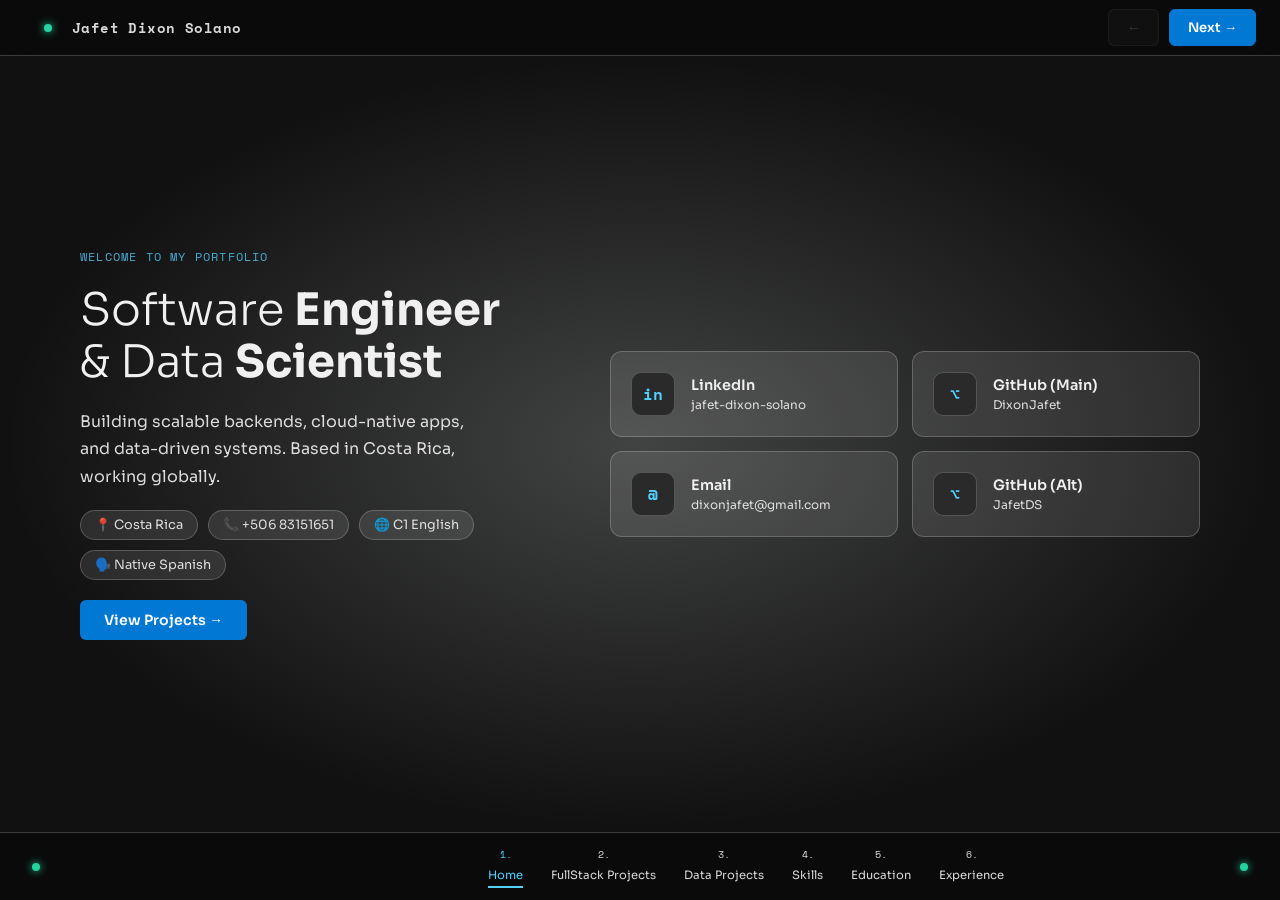
==== index.html @ c96cdfca "Update index.html" ====
<!doctype html>
<html lang="en">
  <head>
    <meta charset="UTF-8" />
    <meta name="viewport" content="width=device-width, initial-scale=1.0" />
    <link rel="stylesheet" href="./style.css">
    <link rel="preconnect" href="https://fonts.googleapis.com">
    <link href="https://fonts.googleapis.com/css2?family=Sora:wght@300;400;600;700&family=Space+Mono:wght@400;700&display=swap" rel="stylesheet">
    <title>Jafet Dixon Solano — Portfolio</title>
  </head>
  <body>

    <!-- SIDE MENU OVERLAY -->
    <div class="menu-overlay" id="menuOverlay" onclick="closeMenu()"></div>

    <!-- TOP BAR -->
    <header class="topbar">
      <div></div>
      <span class="brand-dot"></span>
      <div class="topbar-brand">Jafet Dixon Solano</div>
      <div class="nav-buttons">
        <button class="nav-btn" id="prevBtn" onclick="prevSlide()">←</button>
        <button class="nav-btn nav-btn--next" id="nextBtn" onclick="nextSlide()">Next →</button>
      </div>
    </header>

    <!-- SLIDES WRAPPER -->
    <div class="slides-wrapper" id="slidesWrapper">

      <!-- SLIDE 0: HERO -->
      <section class="slide slide--hero active" data-index="0">
        <div class="slide-left">
          <p class="slide-eyebrow">Welcome to my portfolio</p>
          <h1>Software <strong>Engineer</strong><br>& Data <strong>Scientist</strong></h1>
          <p class="slide-desc">Building scalable backends, cloud-native apps, and data-driven systems. Based in Costa Rica, working globally.</p>
          <div class="about-details">
            <div class="detail-pill">📍 Costa Rica</div>
            <div class="detail-pill">📞 +506 83151651</div>
            <div class="detail-pill">🌐 C1 English</div>
            <div class="detail-pill">🗣️ Native Spanish</div>
          </div>
          <div class="slide-actions">
            <button class="btn-primary" onclick="goToSlide(1)">View Projects →</button>
          </div>
        </div>
        <div class="slide-right contact-visual">
          <a href="https://www.linkedin.com/in/jafet-dixon-solano-733321174" rel="noopener noreferrer" target="_blank" class="contact-card">
            <span class="contact-card__icon">in</span>
            <div>
              <h3>LinkedIn</h3>
              <p>jafet-dixon-solano</p>
            </div>
          </a>
          <a href="https://github.com/DixonJafet" target="_blank" class="contact-card">
            <span class="contact-card__icon">⌥</span>
            <div>
              <h3>GitHub (Main)</h3>
              <p>DixonJafet</p>
            </div>
          </a>
          <a href="mailto:dixonjafet@gmail.com" class="contact-card">
            <span class="contact-card__icon">@</span>
            <div>
              <h3>Email</h3>
              <p>dixonjafet@gmail.com</p>
            </div>
          </a>
          <a href="https://github.com/JafetDS" target="_blank" class="contact-card">
            <span class="contact-card__icon">⌥</span>
            <div>
              <h3>GitHub (Alt)</h3>
              <p>JafetDS</p>
            </div>
          </a>
          
        </div>
      </section>

      <!-- SLIDE 1: ABOUT -->
      <section class="slide slide--about" data-index="1">
        <div class="slide-left">
          <p class="slide-eyebrow">What I've built</p>
          <h1>Projects for <strong>Software</strong> developer</h1>
          <p class="slide-desc">Live demo End-to-end projects where I demonstrate my skills in building <strong>Full-Stack</strong> applications using various <strong>Frontend</strong> and <strong>Backend</strong> technologies, including <strong>Cloud</strong> platforms and computing to deploy the projects. </p>
          
          <button class="btn-primary" onclick="goToSlide(2)">See my Data Projects →</button>
        </div>
                <div class="slide-right projects-grid">
          <div class="proj-card" onclick="openMenu('project_1')">
            <div class="proj-img">🚆</div>
            <div class="proj-info">
              <h3>TrainTickets</h3>
              <p>Train booking system created in AngularJS</p>
            </div>
          </div>
          <div class="proj-card" onclick="openMenu('project_2')">
            <div class="proj-img">🎓</div>
            <div class="proj-info">
              <h3>VirtualClassRoom</h3>
              <p>Google Classroom-style app on Azure</p>
            </div>
          </div>
          <div class="proj-card" onclick="openMenu('project_3')">
            <div class="proj-img">🤖</div>
            <div class="proj-info">
              <h3>DixonGPT</h3>
              <p>Mini LLM chat app — AWS + Docker</p>
            </div>
          </div>
          <a class="proj-card" href="https://github.com/DixonJafet/x8086ASMCalc" target="_blank">
            <div class="proj-img">🔢</div>
            <div class="proj-info">
              <h3>Assembly x8086</h3>
              <p>Basic Graphic Calculator <strong>(no live demo)</strong></p>
            </div>
          </a>
          <a class="proj-card" href="https://github.com/JafetDS/Proyecto1Datos2C" target="_blank">
            <div class="proj-img"><strong>C++</strong></div>
            <div class="proj-info">
              <h3>Mini Editor</h3>
              <p>For Visual memory variable alocation <strong>(no live demo)</strong></p>
            </div>
          </a>
        </div>
      </section>

      <!-- SLIDE 2: PROJECTS -->
      <section class="slide slide--projects" data-index="2">
        <div class="slide-left">
          <p class="slide-eyebrow">What I've built with Data</p>
          <h1>Explore <strong>latest</strong><br>projects</h1>
          <p class="slide-desc">Live demo of <strong>ELT/ETL</strong>
              projects, also <strong>data dashboard</strong>,
              <strong>data pipelines</strong> and <strong>cloud-deployed systems</strong> using different Platforms and Technologies.
          </p>
          <div class="slide-actions">
            <button class="btn-primary" onclick="goToSlide(3)">View Skills →</button>
          </div>
        </div>
        <div class="slide-right projects-grid">
          <div class="proj-card" onclick="openMenu('project_4')" >
            <div class="proj-img">🗳️</div>
            <div class="proj-info">
              <h3>CR Elections</h3>
              <p>ELT Pipeline + Tableau Dashboard</p>
            </div>
          </div>
          <div class="proj-card" onclick="openMenu('project_5')" >
            <div class="proj-img">✈️</div>
            <div class="proj-info">
              <h3>Flight Delay Prediction</h3>
              <p>DataBricks + Spark ML Model</p>
            </div>
          </div>
          <div class="proj-card" onclick="openMenu('project_6')">
            <div class="proj-img">📈</div>
            <div class="proj-info">
              <h3>Data Dashboards</h3>
              <p>Power BI</p>
            </div>
          </div>
          <div class="proj-card" onclick="openMenu('project_7')">
            <div class="proj-img">PY</div>
            <div class="proj-info">
              <h3>Data Science Projects</h3>
              <p>PySpark · Pandas · Matplotlib</p>
            </div>
          </div>
        </div>
      </section>

      <!-- SLIDE 3: SKILLS -->
      <section class="slide slide--skills" data-index="3">
        <div class="slide-left">
          <p class="slide-eyebrow">What I know</p>
          <h1>Technical <strong>skills</strong><br>&amp; tools</h1>
          <p class="slide-desc">A broad stack covering backend engineering, cloud infrastructure, data science pipelines, and modern frontend development.</p>
          <button class="btn-primary" onclick="goToSlide(4)">Education →</button>
        </div>
        <div class="slide-right skills-grid">
          
          
          <div class="skill-block">
            <h4>Data Science</h4>
            <div class="skill-tags">
              <span>PowerBI</span><span>Spark</span><span>Airflow</span>
              <span>Pandas</span><span>Tableau</span><span>Snowflake</span>
            </div>
          </div>
          <div class="skill-block">
            <h4>Databases</h4>
            <div class="skill-tags">
              <span>MySQL</span><span>PostgreSQL</span><span>MongoDB</span>
              <span>Redis</span><span>SQL Server</span>
            </div>
          </div>
          <div class="skill-block">
            <h4>Cloud &amp; DevOps</h4>
            <div class="skill-tags">
              <span>AWS Lambda</span><span>EC2</span><span>S3</span>
              <span>Azure</span><span>Docker</span><span>Kubernetes</span>
            </div>
          </div>
          <div class="skill-block">
            <h4>Programming</h4>
            <div class="skill-tags">
              <span>Java</span><span>C#</span><span>Python</span>
              <span>JavaScript</span><span>C/C++</span><span>Assembly</span>
            </div>
          </div>
          <div class="skill-block">
            <h4>Frameworks</h4>
            <div class="skill-tags">
              <span>.NET MVC</span><span>Node.js</span><span>React</span>
              <span>Angular</span><span>SpringBoot</span>
            </div>
          </div>
        </div>
      </section>

      <!-- SLIDE 4: EDUCATION -->
      <section class="slide slide--education" data-index="4">
        <div class="slide-left">
          <p class="slide-eyebrow">My background</p>
          <h1>Education &amp;<br><strong>certifications</strong></h1>
          <p class="slide-desc">Formal engineering training combined with industry-recognized certifications in data science, cloud computing, and analytics.</p>
          <button class="btn-primary" onclick="goToSlide(5)">Experience →</button>
        </div>
        <div class="slide-right edu-list">
          <div class="edu-item">
            <div class="edu-icon">🏛️</div>
            <div>
              <h3>Costa Rica Institute of Technology (TEC)</h3>
              <p>Computer Engineering</p>
            </div>
          </div>
          <div class="edu-item">
            <div class="edu-icon">🏫</div>
            <div>
              <h3>Professional Technical High School of Limón</h3>
              <p>IT Technician in Support</p>
            </div>
          </div>
          <div class="edu-item">
            <div class="edu-icon">🏅</div>
            <div>
              <h3>Applied Data Science with Python L2</h3>
              <p><a href="https://www.credly.com/badges/66339399-ebc0-4687-a390-e7b71b96f4f6/" target="_blank">IBM — Credly Badge ↗</a></p>
            </div>
          </div>
          <div class="edu-item">
            <div class="edu-icon">☁️</div>
            <div>
              <h3>Machine Learning Pipelines with Azure ML Studio</h3>
              <p><a href="https://www.coursera.org/account/accomplishments/verify/11PE1P014WKR" target="_blank">Azure · Coursera ↗</a></p>
            </div>
          </div>
          <div class="edu-item">
            <div class="edu-icon">📊</div>
            <div>
              <h3>Google Data Analytics Professional Certificate</h3>
              <p><a href="https://www.coursera.org/account/accomplishments/verify/MK6NUW9AVXQH" target="_blank">Google · Coursera ↗</a></p>
            </div>
          </div>
        </div>
      </section>

      <!-- SLIDE 5: CONTACT -->
      <section class="slide slide--contact" data-index="5">
        <div class="slide-left">
          <p class="slide-eyebrow">Where I've been</p>
          <h1>My <strong>laboral</strong><br> <strong>experience</strong> </h1>
          <p class="slide-desc">Places where I have contributed using my knowledge and also acquired new skills. Now I'm open to new opportunities, colaborations, and interesting projects.</p>

        </div>
        <div class="slide-right about-visual">
          <div class="about-card">
            <div class="about-card__icon">💻</div>
            <h3>Amazon IT Support</h3>
            <p>Experience Solving IT problems, and creatings reports of KPIs</p>
          </div>
          <div class="about-card cert-row">
            <div class="about-card__icon">🏥</div>
            <h3>CCSS - Dr. Tony Facio Castro Hospital</h3>
            <p>Experience in Data Management and DB maintenance</p>
          </div>
        </div>
      </section>

    </div><!-- end slides-wrapper -->

        <!-- SIDE NAVIGATION MENU -->
    <nav class="side-menu" id="sideMenu">
      <button class="menu-close" onclick="closeMenu()">✕</button>
      <div class= "projects"><!-- Here are the Projects--------------------- -->
    <div class="content" id = "project_3">
          <div class="left">          <!-- LEFT: Text -->
              <div class="tag"><span class="tag-dot"></span> Live project</div>
              <h1 class="title">
              Chat with <strong>your own</strong><br>AI assistant
              </h1>
              <p class="desc">
              DixonGPT is a lightweight conversational AI powered by a custom Mini LLM model stored in 
              <strong>AWS S3</strong>,
              containerized with <strong>Docker</strong> using <strong>ECR</strong> 
              and deployed on <strong>EC2</strong> using <strong>Python</strong> for API. 
              The interface is developed in <strong>AngularJS</strong> .
              </p>
              <div style="display:flex;gap:14px;flex-wrap:wrap;align-items:center">
              <!-- Primary CTA — link to Live Demo -->
              <a class="cta" href="https://dixon-gpt.vercel.app" target="_blank">
              <div class="cta-icon"></div>
              Try it now
              </a>
              <!-- GitHub link -->
              <a class="secondary-link" href="https://github.com/DixonJafet/DixonGPT" target="_blank">
              <svg width="24" height="24" viewBox="0 0 24 24" fill="currentColor">
                  <path d="M12 2C6.477 2 2 6.477 2 12c0 4.418 2.865 8.166 6.839 9.489.5.092.682-.217.682-.482 0-.237-.009-.868-.013-1.703-2.782.605-3.369-1.34-3.369-1.34-.454-1.154-1.11-1.462-1.11-1.462-.908-.62.069-.608.069-.608 1.003.07 1.531 1.03 1.531 1.03.892 1.529 2.341 1.087 2.91.832.092-.647.35-1.088.636-1.338-2.22-.253-4.555-1.11-4.555-4.943 0-1.091.39-1.984 1.029-2.683-.103-.253-.446-1.27.098-2.647 0 0 .84-.269 2.75 1.025A9.578 9.578 0 0 1 12 6.836a9.59 9.59 0 0 1 2.504.337c1.909-1.294 2.747-1.025 2.747-1.025.546 1.377.203 2.394.1 2.647.64.699 1.028 1.592 1.028 2.683 0 3.842-2.339 4.687-4.566 4.935.359.309.678.919.678 1.852 0 1.336-.012 2.415-.012 2.741 0 .267.18.578.688.48C19.138 20.163 22 16.418 22 12c0-5.523-4.477-10-10-10z"/>
              </svg>
              View GitHub
              </a>
              </div>
          </div>
          <div class="right">          <!-- RIGHT: Project Image -->
            <iframe 
                class= "project-vid"
                src="https://www.youtube-nocookie.com/embed/MvdE25l-mGc?si=uqi_4Mbqkk80FHet" 
                title="YouTube video player" 
                frameborder="0" 
                allow="accelerometer; autoplay; clipboard-write; encrypted-media; gyroscope; picture-in-picture; web-share" 
                referrerpolicy="strict-origin-when-cross-origin" 
            allowfullscreen></iframe>
          </div>
    </div><!-- /content -->
      <div class="content" id = "project_1"><!-- /PROJECT_2 -->
          <div class="left">          <!-- LEFT: Text -->
              <div class="tag"><span class="tag-dot"></span> Live project</div>
              <h1 class="title">
              Buy now <strong>your tickets</strong><br>Online
              </h1>
              <p class="desc">
              A Mobile first design proposal website platform to buy train tickets based in CR routes, 
              The API was created using <strong>JAVA</strong> / <strong>SpringBoot</strong> framework.
              The interface was developed in <strong>AngularJS</strong>,
              Data is Hosted in  <strong>MongoDB</strong> database.
              </p>
              <div style="display:flex;gap:14px;flex-wrap:wrap;align-items:center">
              <!-- Primary CTA — link to Live Demo -->
              <a class="cta" href="https://train-ticket-cr.up.railway.app/route-selection" target="_blank">
              <div class="cta-icon"></div>
              Try it now
              </a>
              <!-- GitHub link -->
              <a class="secondary-link" href="https://github.com/DixonJafet/Train_CRdigital" target="_blank">
              <svg width="24" height="24" viewBox="0 0 24 24" fill="currentColor">
                  <path d="M12 2C6.477 2 2 6.477 2 12c0 4.418 2.865 8.166 6.839 9.489.5.092.682-.217.682-.482 0-.237-.009-.868-.013-1.703-2.782.605-3.369-1.34-3.369-1.34-.454-1.154-1.11-1.462-1.11-1.462-.908-.62.069-.608.069-.608 1.003.07 1.531 1.03 1.531 1.03.892 1.529 2.341 1.087 2.91.832.092-.647.35-1.088.636-1.338-2.22-.253-4.555-1.11-4.555-4.943 0-1.091.39-1.984 1.029-2.683-.103-.253-.446-1.27.098-2.647 0 0 .84-.269 2.75 1.025A9.578 9.578 0 0 1 12 6.836a9.59 9.59 0 0 1 2.504.337c1.909-1.294 2.747-1.025 2.747-1.025.546 1.377.203 2.394.1 2.647.64.699 1.028 1.592 1.028 2.683 0 3.842-2.339 4.687-4.566 4.935.359.309.678.919.678 1.852 0 1.336-.012 2.415-.012 2.741 0 .267.18.578.688.48C19.138 20.163 22 16.418 22 12c0-5.523-4.477-10-10-10z"/>
              </svg>
              View GitHub
              </a>
              </div>
          </div>
          <div class="right">          <!-- RIGHT: Project Image -->
            <iframe 
                class= "project-webmo"
                src="https://train-ticket-cr.up.railway.app/route-selection" 
                style="border: none;">
            </iframe>
          </div>
      </div><!-- /content -->
      <div class="content" id = "project_2"><!-- /PROJECT_3 -->
          <div class="left">          <!-- LEFT: Text -->
              <div class="tag"><span class="tag-dot"></span> Live project</div>
              <h1 class="title">
              Buy now <strong>your tickets</strong><br>Online
              </h1>
              <p class="desc">
              Website platform like google classroom for professors, 
              The API was created using <strong>C#</strong> / <strong>.NET</strong> framework.
              The interface was developed in <strong>ReactJS</strong>,
              Data is Hosted in  <strong>SQLServer</strong> database, All the services are placed in <strong>Azure Cloud Services</strong>.
              <strong>JWT</strong> for Login.
              </p>
              <div style="display:flex;gap:14px;flex-wrap:wrap;align-items:center">
              <!-- Primary CTA — link to Live Demo -->
              <a class="cta" href="https://virtual-class-room-peach.vercel.app" target="_blank">
              <div class="cta-icon"></div>
              Try it now
              </a>
              <!-- GitHub link -->
              <a class="secondary-link" href="https://github.com/DixonJafet/VirtualClassRoom" target="_blank">
              <svg width="24" height="24" viewBox="0 0 24 24" fill="currentColor">
                  <path d="M12 2C6.477 2 2 6.477 2 12c0 4.418 2.865 8.166 6.839 9.489.5.092.682-.217.682-.482 0-.237-.009-.868-.013-1.703-2.782.605-3.369-1.34-3.369-1.34-.454-1.154-1.11-1.462-1.11-1.462-.908-.62.069-.608.069-.608 1.003.07 1.531 1.03 1.531 1.03.892 1.529 2.341 1.087 2.91.832.092-.647.35-1.088.636-1.338-2.22-.253-4.555-1.11-4.555-4.943 0-1.091.39-1.984 1.029-2.683-.103-.253-.446-1.27.098-2.647 0 0 .84-.269 2.75 1.025A9.578 9.578 0 0 1 12 6.836a9.59 9.59 0 0 1 2.504.337c1.909-1.294 2.747-1.025 2.747-1.025.546 1.377.203 2.394.1 2.647.64.699 1.028 1.592 1.028 2.683 0 3.842-2.339 4.687-4.566 4.935.359.309.678.919.678 1.852 0 1.336-.012 2.415-.012 2.741 0 .267.18.578.688.48C19.138 20.163 22 16.418 22 12c0-5.523-4.477-10-10-10z"/>
              </svg>
              View GitHub
              </a>
              </div>
          </div>
          <div class="right">          <!-- RIGHT: Project Image -->
            <iframe 
                class= "project-vid"
                src="https://virtual-class-room-peach.vercel.app" >
            </iframe>
          </div>
      </div><!-- /content -->
      <div class="content" id = "project_4"><!-- /PROJECT_4 -->
          <div class="left">          <!-- LEFT: Text -->
              <div class="tag"><span class="tag-dot"></span> Live project</div>
              <h1 class="title">
              The History of <strong>CR Democracy</strong><br>in graphics
              </h1>
              <p class="desc">
                <strong>ELT</strong> project for Costa Rica’s political elections 1986-2026,
                using <strong>CSV</strong> files from TSE and stored in <strong>S3</strong>.
                Data is ingested into <strong>Snowflake</strong> Warehouse, where <strong>DBT</strong>
                is used to transform and model the data. Analytical dashboards are built in
                <strong>Tableau</strong>, the pipeline is orchestrated with <strong>Airflow</strong>.

              </p>
              <div style="display:flex;gap:14px;flex-wrap:wrap;align-items:center">
              <!-- Primary CTA — link to Live Demo -->
              <a class="cta" href="https://public.tableau.com/views/Elections_17708764490170/AnlisisHistricoEleccionesPresidencialesenCostaRica1986-2026" target="_blank">
              <div class="cta-icon"></div>
              Try it now
              </a>
              <!-- GitHub link -->
              <a class="secondary-link" href="https://github.com/DixonJafet/Elections_ELT_Project" target="_blank">
              <svg width="24" height="24" viewBox="0 0 24 24" fill="currentColor">
                  <path d="M12 2C6.477 2 2 6.477 2 12c0 4.418 2.865 8.166 6.839 9.489.5.092.682-.217.682-.482 0-.237-.009-.868-.013-1.703-2.782.605-3.369-1.34-3.369-1.34-.454-1.154-1.11-1.462-1.11-1.462-.908-.62.069-.608.069-.608 1.003.07 1.531 1.03 1.531 1.03.892 1.529 2.341 1.087 2.91.832.092-.647.35-1.088.636-1.338-2.22-.253-4.555-1.11-4.555-4.943 0-1.091.39-1.984 1.029-2.683-.103-.253-.446-1.27.098-2.647 0 0 .84-.269 2.75 1.025A9.578 9.578 0 0 1 12 6.836a9.59 9.59 0 0 1 2.504.337c1.909-1.294 2.747-1.025 2.747-1.025.546 1.377.203 2.394.1 2.647.64.699 1.028 1.592 1.028 2.683 0 3.842-2.339 4.687-4.566 4.935.359.309.678.919.678 1.852 0 1.336-.012 2.415-.012 2.741 0 .267.18.578.688.48C19.138 20.163 22 16.418 22 12c0-5.523-4.477-10-10-10z"/>
              </svg>
              View GitHub
              </a>
              </div>
          </div>
          <div class="right">          <!-- RIGHT: Project Image -->

          <div class="carousel carousel--scroll-buttons carousel--scroll-markers">
            <div class="carousel__slide" data-label="Slide 1">
              <iframe 
                  class= "project-vid"
                  src="https://www.youtube.com/embed/wEnZ9-dnWtU?si=l-JEAmIrQSbEAapY" 
                  title="YouTube video player" 
                  frameborder="0" 
                  allow="accelerometer; autoplay; clipboard-write; encrypted-media; gyroscope; picture-in-picture; web-share" 
                  referrerpolicy="strict-origin-when-cross-origin" 
              allowfullscreen>
              </iframe>
            </div>

            <div class="carousel__slide" data-label="Slide 2">
              <iframe 
                  width="1000"
                  height="504"
                  class= "project-vid"
                  src="https:&#47;&#47;public.tableau.com&#47;static&#47;images&#47;El&#47;Elections_17708764490170&#47;AnlisisHistricoEleccionesPresidencialesenCostaRica1986-2026&#47;1_rss.png"    
                  style="border: none;">
              </iframe>
            </div>
          </div>
      </div>
      </div>
      <div class="content" id = "project_5"><!-- /PROJECT_5 -->
          <div class="left">          <!-- LEFT: Text -->
              <div class="tag"><span class="tag-dot"></span> Live project</div>
              <h1 class="title">
              Flight delay <strong>Predictions</strong><br>from Costa Rica
              </h1>
              <p class="desc">
                  <strong>Pipeline</strong> pipeline project, built on <strong>Databricks</strong>. Ingests and transforms data using
                  <strong>PySpark</strong>, <strong>SQL</strong>, and <strong>Delta Lake</strong>, while workflows are orchestrated with
                  <strong>Databricks Workflows</strong>.The processed data and the accuracy of the predictions are displayed on a
                  <strong>Power BI</strong> dashboard.


              </p>
              <div style="display:flex;gap:14px;flex-wrap:wrap;align-items:center">
              <!-- Primary CTA — link to Live Demo -->
              <a class="cta" href="https://app.powerbi.com/view?r=eyJrIjoiNTliODAzODEtOTJhYS00ZmIyLTg0ODAtMWYzYTRlNDM4MWE0IiwidCI6IjRhYmVmM2RjLWU2OTItNGRjOC05MmViLTkxNGExZjdjMmIyMSIsImMiOjZ9" target="_blank">
              <div class="cta-icon"></div>
              Try it now
              </a>
              <!-- GitHub link -->
              <a class="secondary-link" href="https://github.com/DixonJafet/Flights_Predictions" target="_blank">
              <svg width="24" height="24" viewBox="0 0 24 24" fill="currentColor">
                  <path d="M12 2C6.477 2 2 6.477 2 12c0 4.418 2.865 8.166 6.839 9.489.5.092.682-.217.682-.482 0-.237-.009-.868-.013-1.703-2.782.605-3.369-1.34-3.369-1.34-.454-1.154-1.11-1.462-1.11-1.462-.908-.62.069-.608.069-.608 1.003.07 1.531 1.03 1.531 1.03.892 1.529 2.341 1.087 2.91.832.092-.647.35-1.088.636-1.338-2.22-.253-4.555-1.11-4.555-4.943 0-1.091.39-1.984 1.029-2.683-.103-.253-.446-1.27.098-2.647 0 0 .84-.269 2.75 1.025A9.578 9.578 0 0 1 12 6.836a9.59 9.59 0 0 1 2.504.337c1.909-1.294 2.747-1.025 2.747-1.025.546 1.377.203 2.394.1 2.647.64.699 1.028 1.592 1.028 2.683 0 3.842-2.339 4.687-4.566 4.935.359.309.678.919.678 1.852 0 1.336-.012 2.415-.012 2.741 0 .267.18.578.688.48C19.138 20.163 22 16.418 22 12c0-5.523-4.477-10-10-10z"/>
              </svg>
              View GitHub
              </a>
              </div>
          </div>
          <div class="right">          <!-- RIGHT: Project Image -->
            <iframe 
              title="Flight_project" 
              class = "project-vid" 
              src="https://app.powerbi.com/view?r=eyJrIjoiNTliODAzODEtOTJhYS00ZmIyLTg0ODAtMWYzYTRlNDM4MWE0IiwidCI6IjRhYmVmM2RjLWU2OTItNGRjOC05MmViLTkxNGExZjdjMmIyMSIsImMiOjZ9" 
              frameborder="0" allowFullScreen="true">
            </iframe>
            
          </div>
      </div><!-- /content -->
            <div class="content" id = "project_6"><!-- /PROJECT_6 -->
          <div class="left">          <!-- LEFT: Text -->
              <div class="tag"><span class="tag-dot"></span> Live project</div>
              <h1 class="title">
              <strong>PowerBI</strong><br> Dashboards
              </h1>
              <p class="desc">
                  Analytical dashboards built with <strong>Power BI</strong>
              </p>
              <div style="display:flex;gap:14px;flex-wrap:wrap;align-items:center">

              <!-- GitHub link -->
              <a class="secondary-link" href="https://github.com/DixonJafet/BI_projects" target="_blank">
              <svg width="24" height="24" viewBox="0 0 24 24" fill="currentColor">
                  <path d="M12 2C6.477 2 2 6.477 2 12c0 4.418 2.865 8.166 6.839 9.489.5.092.682-.217.682-.482 0-.237-.009-.868-.013-1.703-2.782.605-3.369-1.34-3.369-1.34-.454-1.154-1.11-1.462-1.11-1.462-.908-.62.069-.608.069-.608 1.003.07 1.531 1.03 1.531 1.03.892 1.529 2.341 1.087 2.91.832.092-.647.35-1.088.636-1.338-2.22-.253-4.555-1.11-4.555-4.943 0-1.091.39-1.984 1.029-2.683-.103-.253-.446-1.27.098-2.647 0 0 .84-.269 2.75 1.025A9.578 9.578 0 0 1 12 6.836a9.59 9.59 0 0 1 2.504.337c1.909-1.294 2.747-1.025 2.747-1.025.546 1.377.203 2.394.1 2.647.64.699 1.028 1.592 1.028 2.683 0 3.842-2.339 4.687-4.566 4.935.359.309.678.919.678 1.852 0 1.336-.012 2.415-.012 2.741 0 .267.18.578.688.48C19.138 20.163 22 16.418 22 12c0-5.523-4.477-10-10-10z"/>
              </svg>
              View GitHub
              </a>
              </div>
          </div>
          <div class="right">          <!-- RIGHT: Project Image -->

            <div class="carousel carousel--scroll-buttons carousel--scroll-markers">
              <div class="carousel__slide" data-label="Slide 1">
                <iframe title="World_Population" 
                  class = "project-dsh"
                  src="https://app.powerbi.com/view?r=eyJrIjoiMDA0NjFhNjAtNTE0Mi00NTBiLWI0Y2ItNjQ2NDMyMTQyYTQ0IiwidCI6IjRhYmVmM2RjLWU2OTItNGRjOC05MmViLTkxNGExZjdjMmIyMSIsImMiOjZ9" 
                  frameborder="0" 
                  allowFullScreen="true">
                </iframe>                
              </div>
              <div class="carousel__slide" data-label="Slide 2">
                <iframe title="World_Bicycles_Sales" 
                  class="project-dsh"
                  src="https://app.powerbi.com/view?r=eyJrIjoiYjZhZmQ0MGQtMDU4MC00NDQ4LWE1MWEtMDlkYWE5NDcyODg2IiwidCI6IjRhYmVmM2RjLWU2OTItNGRjOC05MmViLTkxNGExZjdjMmIyMSIsImMiOjZ9" 
                  frameborder="0" 
                  allowFullScreen="true">
                </iframe>
              </div>
              <div class="carousel__slide" data-label="Slide 3">
                <iframe title="Product_Control" 
                  class="project-dsh"
                  src="https://app.powerbi.com/view?r=eyJrIjoiNTgyYmUwMTEtNmJlNS00NzA5LWJjMmMtMzQzMjI2Mjc1NDExIiwidCI6IjRhYmVmM2RjLWU2OTItNGRjOC05MmViLTkxNGExZjdjMmIyMSIsImMiOjZ9&pageName=ReportSectionab2aa203a10b0183d6a6" 
                  frameborder="0" 
                  allowFullScreen="true">
                </iframe>
              </div>
            <div>
          </div>
      </div><!-- /content -->
      <div class="content" id = "project_7"><!-- /PROJECT_3 -->
          <div class="left">          <!-- LEFT: Text -->
              <div class="tag"><span class="tag-dot"></span> Live project</div>
              <h1 class="title">
              Python <strong>Data Analisys</strong><br>Projects
              </h1>
              <p class="desc">
                Repository of data analysis projects using <strong>Spark</strong> and <strong>Pandas</strong>,
                pipelines built with <strong>Airflow</strong>, and visualizations created using <strong>Matplotlib</strong>.

              </p>
              <div style="display:flex;gap:14px;flex-wrap:wrap;align-items:center">

              <!-- GitHub link -->
              <a class="secondary-link" href="https://github.com/DixonJafet/DataAnalysis" target="_blank">
              <svg width="24" height="24" viewBox="0 0 24 24" fill="currentColor">
                  <path d="M12 2C6.477 2 2 6.477 2 12c0 4.418 2.865 8.166 6.839 9.489.5.092.682-.217.682-.482 0-.237-.009-.868-.013-1.703-2.782.605-3.369-1.34-3.369-1.34-.454-1.154-1.11-1.462-1.11-1.462-.908-.62.069-.608.069-.608 1.003.07 1.531 1.03 1.531 1.03.892 1.529 2.341 1.087 2.91.832.092-.647.35-1.088.636-1.338-2.22-.253-4.555-1.11-4.555-4.943 0-1.091.39-1.984 1.029-2.683-.103-.253-.446-1.27.098-2.647 0 0 .84-.269 2.75 1.025A9.578 9.578 0 0 1 12 6.836a9.59 9.59 0 0 1 2.504.337c1.909-1.294 2.747-1.025 2.747-1.025.546 1.377.203 2.394.1 2.647.64.699 1.028 1.592 1.028 2.683 0 3.842-2.339 4.687-4.566 4.935.359.309.678.919.678 1.852 0 1.336-.012 2.415-.012 2.741 0 .267.18.578.688.48C19.138 20.163 22 16.418 22 12c0-5.523-4.477-10-10-10z"/>
              </svg>
              View GitHub
              </a>
              </div>
          </div>
          <div class="right">          <!-- RIGHT: Project Image -->
            <!--<img src="Pyt.png" class= "project-img" />-->
          </div>
      </div><!-- /content -->
    </div><!-- /Projects -->
    </nav>
    <!-- BOTTOM BAR -->
    <footer class="bottombar">
      <div class="bottombar-brand">
        <span class="brand-dot"></span>
      </div>
      <nav class="progress-nav" id="progressNav"></nav>
      <span class="brand-dot"></span>
    </footer>
    <script src="script.js"></script>
  </body>
</html>
---- style.css ----
/* ===========================
   RESET & ROOT
=========================== */
*, *::before, *::after {
  margin: 0; padding: 0; box-sizing: border-box;
}

:root {
  --bg: #111111;
  --bg2: #1a1a1a;
  --bg3: #2a2a2a;
  --surface: rgba(255, 255, 255, 0.1);
  --surface2: rgba(255, 255, 255, 0.153);
  --border: rgba(255,255,255,0.2);
  --text: #f0f0f0;
  --text-muted: rgba(240, 240, 240, 0.9);
  --accent: #0078d4;
  --accent2: #50d0ff;
  --accent3: #a78bfa;
  --green: #22d3a0;
  --topbar-h: 56px;
  --bottombar-h: 68px;
  --menu-w: 95%;
  font-family: 'Sora', sans-serif;
}

html, body {
  height: 100%;
  background: var(--bg);
  color: var(--text);
  overflow: hidden;
}

/* ===========================
   TOPBAR
=========================== */
.topbar {
  position: fixed;
  top: 0; left: 0; right: 0;
  height: var(--topbar-h);
  background: rgba(10,10,10,0.85);
  backdrop-filter: blur(16px);
  -webkit-backdrop-filter: blur(16px);
  border-bottom: 1px solid var(--border);
  display: flex;
  align-items: center;
  gap: 20px;
  padding: 0 24px;
  z-index: 100;
}

.hamburger {
  background: none;
  border: none;
  cursor: pointer;
  display: flex;
  flex-direction: column;
  gap: 5px;
  padding: 6px;
  border-radius: 6px;
  transition: background 0.2s;
}
.hamburger:hover { background: var(--surface2); }
.hamburger span {
  display: block;
  width: 22px; height: 2px;
  background: var(--text);
  border-radius: 2px;
  transition: 0.3s;
}

.topbar-brand {
  font-family: 'Space Mono', monospace;
  font-size: 0.85rem;
  font-weight: 700;
  letter-spacing: 0.03em;
  color: var(--text-muted);
  flex: 1;
}

.topbar-search {
  position: relative;
  display: flex;
  align-items: center;
}
.topbar-search input {
  background: var(--surface);
  border: 1px solid var(--border);
  border-radius: 20px;
  padding: 7px 36px 7px 16px;
  color: var(--text);
  font-family: 'Sora', sans-serif;
  font-size: 0.82rem;
  outline: none;
  width: 220px;
  transition: border 0.2s, width 0.3s;
}
.topbar-search input:focus {
  border-color: var(--accent2);
  width: 260px;
}
.topbar-search input::placeholder { color: var(--text-muted); }
.search-icon {
  position: absolute;
  right: 12px;
  font-size: 1.1rem;
  color: var(--text-muted);
  pointer-events: none;
}

/* ===========================
   SIDE MENU
=========================== */
.menu-overlay {
  position: fixed;
  inset: 0;
  background: rgba(0,0,0,0.6);
  backdrop-filter: blur(4px);
  z-index: 199;
  opacity: 0;
  pointer-events: none;
  transition: opacity 0.35s;
}
.menu-overlay.open {
  opacity: 1;
  pointer-events: all;
}

.side-menu {
  position: fixed;
  top: 0; left: 0; bottom: 0;
  width: var(--menu-w);
  background: #0d0d0dba;
  border-right: 1px solid var(--border);
  z-index: 200;
  display: flex;
  flex-direction: column;
  padding: 28px 28px 32px;
  transform: translateX(-100%);
  transition: transform 0.4s cubic-bezier(0.22,1,0.36,1);
}
.side-menu.open { transform: translateX(0); }

.menu-close {
  align-self: flex-end;
  background: none;
  border: 1px solid var(--border);
  color: var(--text-muted);
  width: 32px; height: 32px;
  border-radius: 6px;
  cursor: pointer;
  font-size: 0.85rem;
  transition: all 0.2s;
  margin-bottom: 0px;
}
.menu-close:hover { color: var(--text); border-color: var(--text-muted); }

.menu-brand {
  display: flex;
  align-items: center;
  gap: 14px;
  margin-bottom: 36px;
}
.menu-initials {
  width: 44px; height: 44px;
  background: linear-gradient(135deg, var(--accent), var(--accent3));
  border-radius: 10px;
  display: flex;
  align-items: center;
  justify-content: center;
  font-family: 'Space Mono', monospace;
  font-size: 1rem;
  font-weight: 700;
  color: white;
  flex-shrink: 0;
}
.menu-name {
  font-size: 1rem;
  font-weight: 600;
  color: var(--text);
}

.menu-links {
  list-style: none;
  flex: 1;
  display: flex;
  flex-direction: column;
  gap: 4px;
}
.menu-links a {
  display: flex;
  align-items: center;
  gap: 14px;
  padding: 12px 14px;
  border-radius: 8px;
  color: var(--text-muted);
  text-decoration: none;
  font-size: 0.95rem;
  font-weight: 500;
  transition: all 0.2s;
}
.menu-links a:hover {
  background: var(--surface2);
  color: var(--text);
}
.menu-num {
  font-family: 'Space Mono', monospace;
  font-size: 0.7rem;
  color: var(--accent2);
  opacity: 0.7;
  min-width: 22px;
}

.menu-socials {
  display: flex;
  gap: 10px;
  flex-wrap: wrap;
  border-top: 1px solid var(--border);
  padding-top: 20px;
  margin-top: 12px;
}
.menu-socials a {
  color: var(--text-muted);
  text-decoration: none;
  font-size: 0.78rem;
  padding: 6px 10px;
  border: 1px solid var(--border);
  border-radius: 20px;
  transition: all 0.2s;
}
.menu-socials a:hover { border-color: var(--accent2); color: var(--accent2); }


/* ===========================
   Projects WRAPPER
=========================== */
.projects{
  /*opacity: 0*/
  /*display: none;*/
}




/* ===========================
   SLIDES WRAPPER
=========================== */
.slides-wrapper {
  position: fixed;
  top: var(--topbar-h);
  left: 0; right: 0;
  bottom: var(--bottombar-h);
  overflow: hidden;
}

.slide {
  position: absolute;
  inset: 0;
  display: flex;
  align-items: center;
  padding: 48px 80px;
  gap: 60px;
  opacity: 0;
  pointer-events: none;
  transform: translateY(24px);
  transition: opacity 0.5s cubic-bezier(0.22,1,0.36,1),
              transform 0.5s cubic-bezier(0.22,1,0.36,1);
}
.slide.active {
  opacity: 1;
  pointer-events: all;
  transform: translateY(0);
}

/* ===========================
   SLIDE LAYOUT
=========================== */
.slide-left {
  flex: 0 0 42%;
  max-width: 480px;
  display: flex;
  flex-direction: column;
  gap: 20px;
}

.slide-right {
  flex: 1;
  min-width: 0;
}

.slide-eyebrow {
  font-family: 'Space Mono', monospace;
  font-size: 0.75rem;
  letter-spacing: 0.1em;
  text-transform: uppercase;
  color: var(--accent2);
  opacity: 0.8;
}

.slide-left h1 {
  font-size: clamp(2rem, 3.5vw, 3rem);
  font-weight: 300;
  line-height: 1.15;
  color: var(--text);
}
.slide-left h1 strong {
  font-weight: 700;
  color: var(--text);
}

.slide-desc  {
  font-size: 1rem;
  color: var(--text-muted);
  line-height: 1.7;
  max-width: 400px;
}

.slide-desc strong {
color: var(--accent2);
}
.slide-actions {
  display: flex;
  gap: 14px;
  flex-wrap: wrap;
}

.btn-primary {
  padding: 11px 24px;
  background: var(--accent);
  color: white;
  border: none;
  border-radius: 6px;
  font-family: 'Sora', sans-serif;
  font-size: 0.88rem;
  font-weight: 600;
  cursor: pointer;
  transition: all 0.2s;
}
.btn-primary:hover { background: var(--accent2); color: #000; transform: translateY(-2px); }

.btn-ghost {
  padding: 11px 24px;
  background: transparent;
  color: var(--text-muted);
  border: 1px solid var(--border);
  border-radius: 6px;
  font-family: 'Sora', sans-serif;
  font-size: 0.88rem;
  cursor: pointer;
  transition: all 0.2s;
}
.btn-ghost:hover { border-color: var(--text-muted); color: var(--text); }

/* ===========================
   HERO SLIDE
=========================== */
.slide--hero { background: radial-gradient(ellipse at 50% 50%, rgba(138, 141, 140, 0.4) 0%, transparent 70%), var(--bg); }

.hero-grid {
  display: grid;
  grid-template-columns: repeat(4, 1fr);
  gap: 12px;
  align-items: center;
}

.hero-tag {
  background: var(--surface);
  border: 1px solid var(--border);
  border-radius: 10px;
  padding: 14px 16px;
  font-size: 0.82rem;
  font-weight: 500;
  color: var(--text-muted);
  text-align: center;
  transition: all 0.25s;
  cursor: default;
}
.hero-tag:hover {
  background: var(--surface2);
  border-color: var(--accent2);
  color: var(--text);
  transform: translateY(-3px);
}

.hero-badge {
  grid-column: span 2;
  background: linear-gradient(135deg, rgba(0,120,212,0.2), rgba(80,208,255,0.1));
  border: 1px solid rgba(80,208,255,0.25);
  border-radius: 12px;
  padding: 16px 20px;
  display: flex;
  align-items: center;
  gap: 14px;
}
.badge-icon { font-size: 1.8rem; }
.hero-badge strong { display: block; font-size: 0.95rem; color: var(--text); }
.hero-badge small { font-size: 0.75rem; color: var(--text-muted); }

/* ===========================
   ABOUT SLIDE
=========================== */
.slide--about {background: radial-gradient(ellipse at 20% 40%, rgba(255, 72, 252, 0.4) 0%, transparent 85%), var(--bg); }

.about-details {
  display: flex;
  gap: 10px;
  flex-wrap: wrap;
}
.detail-pill {
  background: var(--surface);
  border: 1px solid var(--border);
  border-radius: 20px;
  padding: 6px 14px;
  font-size: 0.8rem;
  color: var(--text-muted);
}

.about-visual {
  display: flex;
  flex-direction: column;
  gap: 16px;
}
.about-card {
  background: var(--surface);
  border: 1px solid var(--border);
  border-radius: 12px;
  padding: 20px 24px;
  display: flex;
  align-items: flex-start;
  gap: 16px;
  transition: all 0.25s;
}
.about-card:hover { background: var(--surface2); border-color: rgba(255,255,255,0.2); transform: translateX(6px); }
.about-card__icon { font-size: 1.5rem; flex-shrink: 0; }
.about-card h3 { font-size: 0.95rem; font-weight: 600; color: var(--text); margin-bottom: 4px; }
.about-card p { font-size: 0.82rem; color: var(--text-muted); }

/* ===========================
   PROJECTS SLIDE
=========================== */
.slide--projects { background: radial-gradient(circle  at 75% 50%, rgba(5, 237, 249, 0.4) 0%, transparent 80%), var(--bg); }

.projects-grid {
  display: grid;
  grid-template-columns: repeat(3, 1fr);
  gap: 14px;
}

.proj-card {
  background: var(--surface);
  border: 1px solid var(--border);
  border-radius: 12px;
  overflow: hidden;
  display: flex;
  flex-direction: column;
  text-decoration: none;
  transition: all 0.25s;
}
.proj-card:hover {
  transform: translateY(-4px);
  border-color: rgba(255,255,255,0.25);
  box-shadow: 0 12px 32px rgba(0,0,0,0.4);
}
.proj-img {
  background: var(--bg3);
  height: 90px;
  display: flex;
  align-items: center;
  justify-content: center;
  font-size: 2.2rem;
  border-bottom: 1px solid var(--border);
}
.proj-info { padding: 14px 16px; }
.proj-info h3 { font-size: 0.88rem; font-weight: 600; color: var(--text); margin-bottom: 4px; }
.proj-info p { font-size: 0.75rem; color: var(--text-muted); line-height: 1.5; }

/* ===========================
   SKILLS SLIDE
=========================== */
.slide--skills { background: radial-gradient(ellipse at 50% 80%,rgba(39, 238, 132, 0.4)  0%, transparent 60%), var(--bg); }

.skills-grid {
  display: flex;
  flex-direction: column;
  gap: 14px;
  max-height: 360px;
  overflow-y: auto;
  padding-right: 5px;
}

.skills-grid::-webkit-scrollbar {
  width: 10px;
}

.skills-grid::-webkit-scrollbar-track {
  background: #1a1a1a;
  border-radius: 10px;
}

.skills-grid::-webkit-scrollbar-thumb {
  background: linear-gradient(180deg, #35b860d8, #2ea542c4);
  border-radius: 10px;
  border: 2px solid #1a1a1a;
}

.skill-block {
  background: var(--surface);
  border: 1px solid var(--border);
  border-radius: 10px;
  padding: 16px 20px;
  transition: all 0.2s;
}
.skill-block:hover { background: var(--surface2); }
.skill-block h4 {
  font-family: 'Space Mono', monospace;
  font-size: 0.7rem;
  letter-spacing: 0.08em;
  text-transform: uppercase;
  color: var(--accent2);
  margin-bottom: 10px;
  opacity: 0.8;
}
.skill-tags { display: flex; gap: 8px; flex-wrap: wrap; }
.skill-tags span {
  padding: 4px 12px;
  background: var(--bg3);
  border: 1px solid var(--border);
  border-radius: 20px;
  font-size: 0.76rem;
  color: var(--text-muted);
  transition: all 0.2s;
}
.skill-tags span:hover { border-color: var(--accent2); color: var(--accent2); }

/* ===========================
   EDUCATION SLIDE
=========================== */
.slide--education {background: radial-gradient(ellipse at 30% 65%, rgba(140, 102, 255, 0.4) 0%, transparent 60%), var(--bg);   }

.edu-list {
  display: flex;
  flex-direction: column;
  gap: 14px;
}
.edu-item {
  display: flex;
  align-items: flex-start;
  gap: 14px;
  background: var(--surface);
  border: 1px solid var(--border);
  border-radius: 10px;
  padding: 10px 20px;
  transition: all 0.25s;
}
.edu-item:hover { background: var(--surface2); transform: translateX(6px); }
.edu-icon { font-size: 1.4rem; flex-shrink: 0; margin-top: 2px; }
.edu-item h3 { font-size: 0.88rem; font-weight: 600; color: var(--text); margin-bottom: 4px; }
.edu-item p { font-size: 0.8rem; color: var(--text-muted); }
.edu-item a { color: var(--accent2); text-decoration: none; }
.edu-item a:hover { text-decoration: underline; }

/* ===========================
   CONTACT SLIDE
=========================== */
.slide--contact { background: radial-gradient(ellipse at 50% 10%, rgba(221, 214, 6, 0.4) 0%, transparent 60%), var(--bg); }

.contact-links-row {
  display: flex;
  flex-direction: column;
  gap: 10px;
}
.contact-pill {
  display: inline-flex;
  align-items: center;
  gap: 10px;
  padding: 11px 20px;
  background: var(--surface);
  border: 1px solid var(--border);
  border-radius: 8px;
  color: var(--text-muted);
  text-decoration: none;
  font-size: 0.85rem;
  transition: all 0.2s;
  width: fit-content;
}
.contact-pill:hover { border-color: var(--accent2); color: var(--text); }

.contact-visual {
  display: grid;
  grid-template-columns: 1fr 1fr;
  gap: 14px;
}
.contact-card {
  display: flex;
  align-items: center;
  gap: 16px;
  background: var(--surface);
  border: 1px solid var(--border);
  border-radius: 12px;
  padding: 20px;
  text-decoration: none;
  transition: all 0.25s;
}
.contact-card:hover { background: var(--surface2); transform: translateY(-4px); border-color: rgba(255,255,255,0.2); }
.contact-card__icon {
  width: 44px; height: 44px;
  background: var(--bg3);
  border: 1px solid var(--border);
  border-radius: 10px;
  display: flex;
  align-items: center;
  justify-content: center;
  font-size: 1rem;
  font-weight: 700;
  color: var(--accent2);
  flex-shrink: 0;
  font-family: 'Space Mono', monospace;
}
.contact-card h3 { font-size: 0.9rem; font-weight: 600; color: var(--text); margin-bottom: 3px; }
.contact-card p { font-size: 0.75rem; color: var(--text-muted); }

/* ===========================
   BOTTOM BAR
=========================== */
.bottombar {
  position: fixed;
  bottom: 0; left: 0; right: 0;
  height: var(--bottombar-h);
  background: rgba(10,10,10,0.9);
  backdrop-filter: blur(16px);
  -webkit-backdrop-filter: blur(16px);
  border-top: 1px solid var(--border);
  display: flex;
  align-items: center;
  justify-content: space-between;
  padding: 0 32px;
  z-index: 100;
}

.bottombar-brand {
  display: flex;
  align-items: center;
  gap: 10px;
  font-size: 0.8rem;
  color: var(--text-muted);
  font-family: 'Space Mono', monospace;
  min-width: 220px;
}
.brand-dot {
  width: 8px; height: 8px;
  border-radius: 50%;
  background: var(--green);
  box-shadow: 0 0 8px var(--green);
  flex-shrink: 0;
}

.progress-nav {
  display: flex;
  gap: 28px;
  align-items: flex-end;
}
.progress-item {
  display: flex;
  flex-direction: column;
  align-items: center;
  gap: 6px;
  cursor: pointer;
  padding-bottom: 4px;
  border-bottom: 2px solid transparent;
  transition: all 0.25s;
}
.progress-item:hover .progress-label { color: var(--text); }
.progress-item.active {
  border-bottom-color: var(--accent2);
}
.progress-num {
  font-family: 'Space Mono', monospace;
  font-size: 0.65rem;
  color: var(--text-muted);
}
.progress-label {
  font-size: 0.72rem;
  color: var(--text-muted);
  white-space: nowrap;
  transition: color 0.2s;
}
.progress-item.active .progress-label { color: var(--accent2); }
.progress-item.active .progress-num { color: var(--accent2); }

.nav-buttons {
  display: flex;
  align-items: center;
  gap: 10px;
  min-width: 160px;
  justify-content: flex-end;
}

.nav-btn {
  background: var(--surface);
  border: 1px solid var(--border);
  color: var(--text-muted);
  padding: 9px 18px;
  border-radius: 6px;
  font-family: 'Sora', sans-serif;
  font-size: 0.82rem;
  cursor: pointer;
  transition: all 0.2s;
}
.nav-btn:hover:not(:disabled) { border-color: var(--text-muted); color: var(--text); }
.nav-btn:disabled { opacity: 0.25; cursor: not-allowed; }
.nav-btn--next {
  background: var(--accent);
  border-color: var(--accent);
  color: white;
  font-weight: 600;
}
.nav-btn--next:hover:not(:disabled) { background: var(--accent2); border-color: var(--accent2); color: #000; }

/* ===========================
   RESPONSIVE
=========================== */
@media (max-width: 900px) {
  .slide {
    flex-direction: column;
    padding: 32px 28px;
    gap: 28px;
    overflow-y: auto;
  }
  .slide-left { flex: unset; max-width: 100%; }
  .slide-right { width: 100%; }
  .projects-grid { grid-template-columns: repeat(2, 1fr); }
  .hero-grid { grid-template-columns: repeat(3, 1fr); }
  .progress-nav { gap: 16px; }
  .bottombar-brand { display: none; }
}

@media (max-width: 600px) {
  .slide { padding: 24px 18px; }
  .projects-grid { grid-template-columns: 1fr 1fr; }
  .hero-grid { grid-template-columns: repeat(2, 1fr); }
  .contact-visual { grid-template-columns: 1fr; }
  .progress-nav { gap: 10px; }
  .progress-label { display: none; }
  .topbar-search { display: none; }
}

/*Projectg slide*/

/* ─── MAIN CONTENT ───────────────────────────── */
.content {
  display: none;
  align-items: center;
  padding: 10px 20px 10px 50px;
  gap: 32px;
}

.content.open {
  display: flex;
  pointer-events: all;
}

/* ─── LEFT COLUMN ────────────────────────────── */
.left {
  flex: 0 0 340px;
  display: flex;
  flex-direction: column;
  gap: 0;
}

/* Tag / eyebrow */
.tag {
  display: inline-flex;
  align-items: center;
  gap: 6px;
  font-family: 'Space Mono', monospace;
  font-size: 0.7rem;
  letter-spacing: 0.08em;
  text-transform: uppercase;
  color: var(--muted);
  margin-bottom: 22px;
  padding: 5px 12px;
  border: 1px solid rgba(255,255,255,0.15);
  border-radius: 20px;
  width: fit-content;
}
.tag-dot {
  width: 6px; height: 6px;
  border-radius: 50%;
  background: #22d3a0;
  box-shadow: 0 0 6px #22d3a0;
}

/* Main title */
.title {
  font-size: clamp(1.7rem, 3vw, 2.7rem);
  font-weight: 400;
  line-height: 1;
  color: var(--text);
  margin-bottom: 10px;
  letter-spacing: -0.01em;
}
.title strong { font-weight: 700; }

/* Description paragraph */
.desc {
  font-size: 1.1rem;
  color: var(--muted);
  line-height: 1.75;
  margin-bottom: 16px;
  max-width: 320px;
}

.desc strong { color: #a78bfa; }

/* CTA button — matches Edge "Try now" pill */
.cta {
  display: inline-flex;
  align-items: center;
  gap: 10px;
  padding: 11px 22px;
  border: 1.5px solid rgba(255,255,255,0.35);
  border-radius: 24px;
  background: transparent;
  color: var(--text);
  font-family: 'Sora', sans-serif;
  font-size: 0.88rem;
  font-weight: 500;
  cursor: pointer;
  text-decoration: none;
  transition: all 0.25s;
  width: fit-content;
}
.cta:hover {
  background: rgba(255,255,255,0.08);
  border-color: rgba(255,255,255,0.6);
  transform: translateY(-1px);
}
.cta-icon {
  width: 22px; height: 22px;
  border-radius: 50%;
  background: linear-gradient(135deg, #0078d4, #a78bfa, #22d3a0, #f59e0b);
  flex-shrink: 0;
}

/* GitHub secondary link */
.secondary-link {
  display: inline-flex;
  align-items: center;
  gap: 10px;
  padding: 11px 22px;
  border: 1.5px solid rgba(255,255,255,0.35);
  border-radius: 24px;
  background: transparent;
  color: var(--text);
  font-family: 'Sora', sans-serif;
  font-size: 0.88rem;
  font-weight: 500;
  text-decoration: none;
  width: fit-content;
  transition: all 0.25s;
}
.secondary-link:hover {
  background: rgba(255,255,255,0.08);
  border-color: rgba(255,255,255,0.6);
  transform: translateY(-1px);
}
.secondary-link svg { opacity: 0.7; flex-shrink: 0; }

/* ─── RIGHT COLUMN: IMAGE ────────────────────── */
.right {
  flex: 1;
  display: flex;
  align-items: center;
  justify-content: center;
}

.project-vid {
  width: 100%;
  max-width: 1280px;
  aspect-ratio: 16 / 9;
  object-fit: cover;
  border-radius: 20px;
  box-shadow: 0 32px 80px rgba(0,0,0,0.6);
  display: block;
}

.project-dsh {
  width: 98%;
  max-width: 1200px;
  height: 540px;
  aspect-ratio: 16 / 9;
  object-fit: cover;
  border-radius: 20px;
  box-shadow: 0 32px 80px rgba(0,0,0,0.6);
  display: block;
}

.project-webmo {
  width: 90%;
  height: 600px;
  object-fit: cover;
  border-radius: 20px;
  box-shadow: 0 32px 80px rgba(0,0,0,0.6);
  display: block;
}


.project-img {
  width: 100%;
  max-width: 920px;
  max-height: 90vh;
  object-fit: cover;
  border-radius: 20px;
  box-shadow: 0 32px 80px rgba(0,0,0,0.6);
  display: block;
}





/* ─── RESPONSIVE ─────────────────────────────── */
@media (max-width: 900px) {
  .content { flex-direction: column; padding: 40px 28px 16px; gap: 28px; }
  .left { flex: none; }
  .project-img { max-height: 40vh; }
}


.carousel {
  display: flex; /* Ensures slides sit in a row */
  overflow-x: auto;
  overscroll-behavior-x: contain;
  scroll-snap-type: x mandatory;
  height: fit-content;
  anchor-name: --carousel;
  
  /* Hide scrollbar for a cleaner look (optional) */
  scrollbar-width: none; 
  &::-webkit-scrollbar { display: none; }

  > .carousel__slide {
    flex: 0 0 100%; /* Fixes slide width to 100% of the container */
    width: 100%;    /* Fallback */
    height: fit-content;
    scroll-snap-align: center;
    align-items: center;
    justify-content: center;
    
  }
}

.carousel--scroll-buttons {
  &::scroll-button(*) {
    position: fixed;
    position-anchor: --carousel;
    position-visibility: always;
    font-family: "Material Symbols Outlined";
  }

  &::scroll-button(right) {
    position-area: inline-end center;
    content: 'Next >';
    color:#fbfbfb;
    background-color: #a78bfa;
    border-top-right-radius: 20px;
    border-bottom-right-radius: 20px;
    border-style: none;
    width: 60px;
    font-size: 0.9rem;
    left: -20px; 
  }

  &::scroll-button(left) {
    position-area: inline-start center;
    content: '<';
    color:#fbfbfb;
    background-color: #a78bfa;
    border-top-left-radius: 20px;
    border-bottom-left-radius: 20px;
    border-style: none;
    width: 20px;
    font-size: 1.1rem;
    left: 10px; 
  }
}

.carousel--scroll-markers {
  scroll-marker-group: after;

  &::scroll-marker-group {
    position: fixed;
    position-anchor: --carousel;
    position-area: block-end;
    position-visibility: always;
    margin: 10px;

    display: grid;
    grid-auto-columns: 20px;
    grid-auto-flow: column;
    gap: 20px;
  }

  > .carousel__slide {
    &::scroll-marker {
      content: '' / attr(data-label);
    }

    &::scroll-marker:target-current {
      background: var(--accent);
    }
  }
}
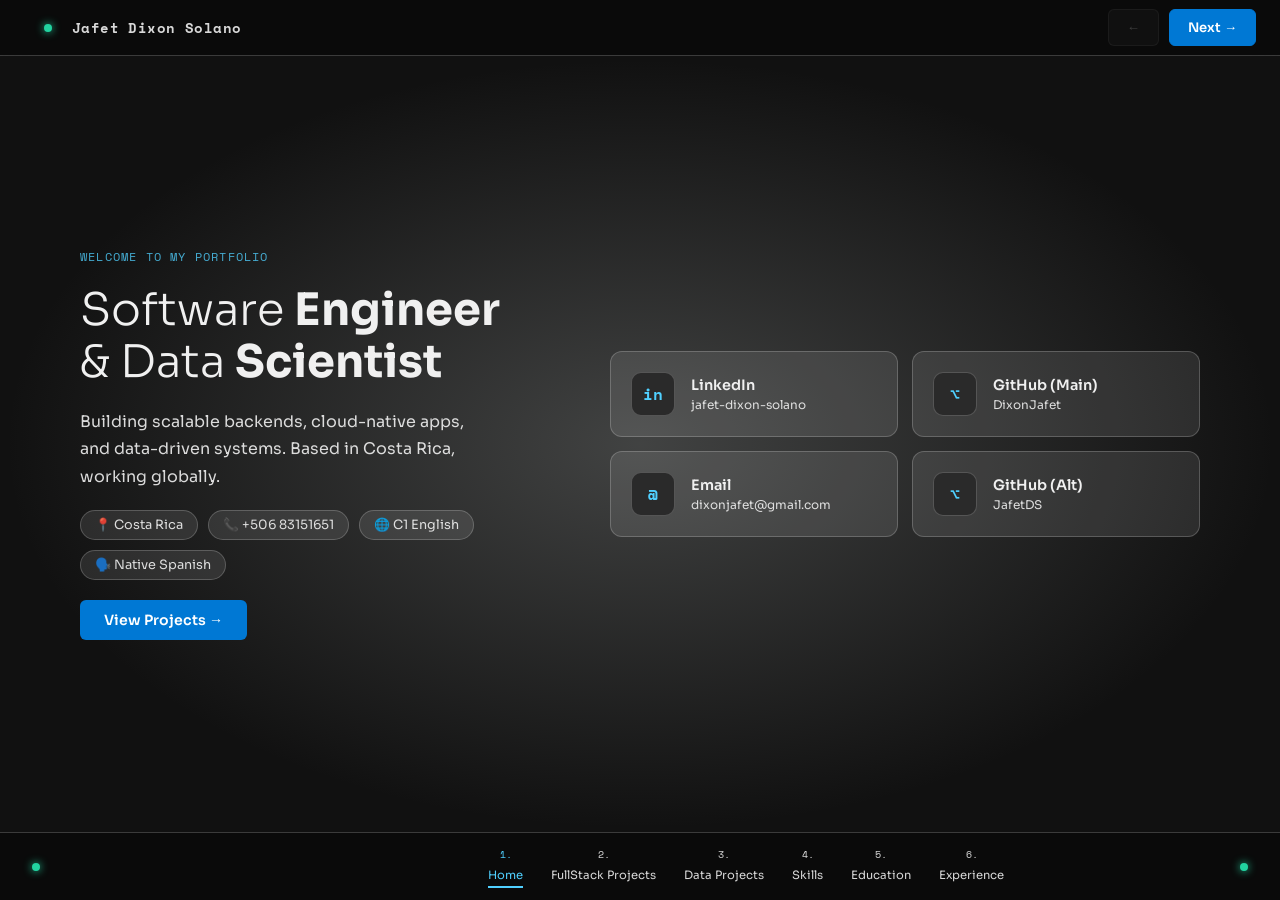
==== commit c8f99323: "Update index.html" ====
--- a/index.html
+++ b/index.html
@@ -544,7 +544,7 @@
                   allowFullScreen="true">
                 </iframe>
               </div>
-            <div>
+            </div>
           </div>
       </div><!-- /content -->
       <div class="content" id = "project_7"><!-- /PROJECT_3 -->
@@ -570,7 +570,7 @@
               </div>
           </div>
           <div class="right">          <!-- RIGHT: Project Image -->
-            <!--<img src="Pyt.png" class= "project-img" />-->
+            <img src="Pyt.png" class= "project-img" />
           </div>
       </div><!-- /content -->
     </div><!-- /Projects -->
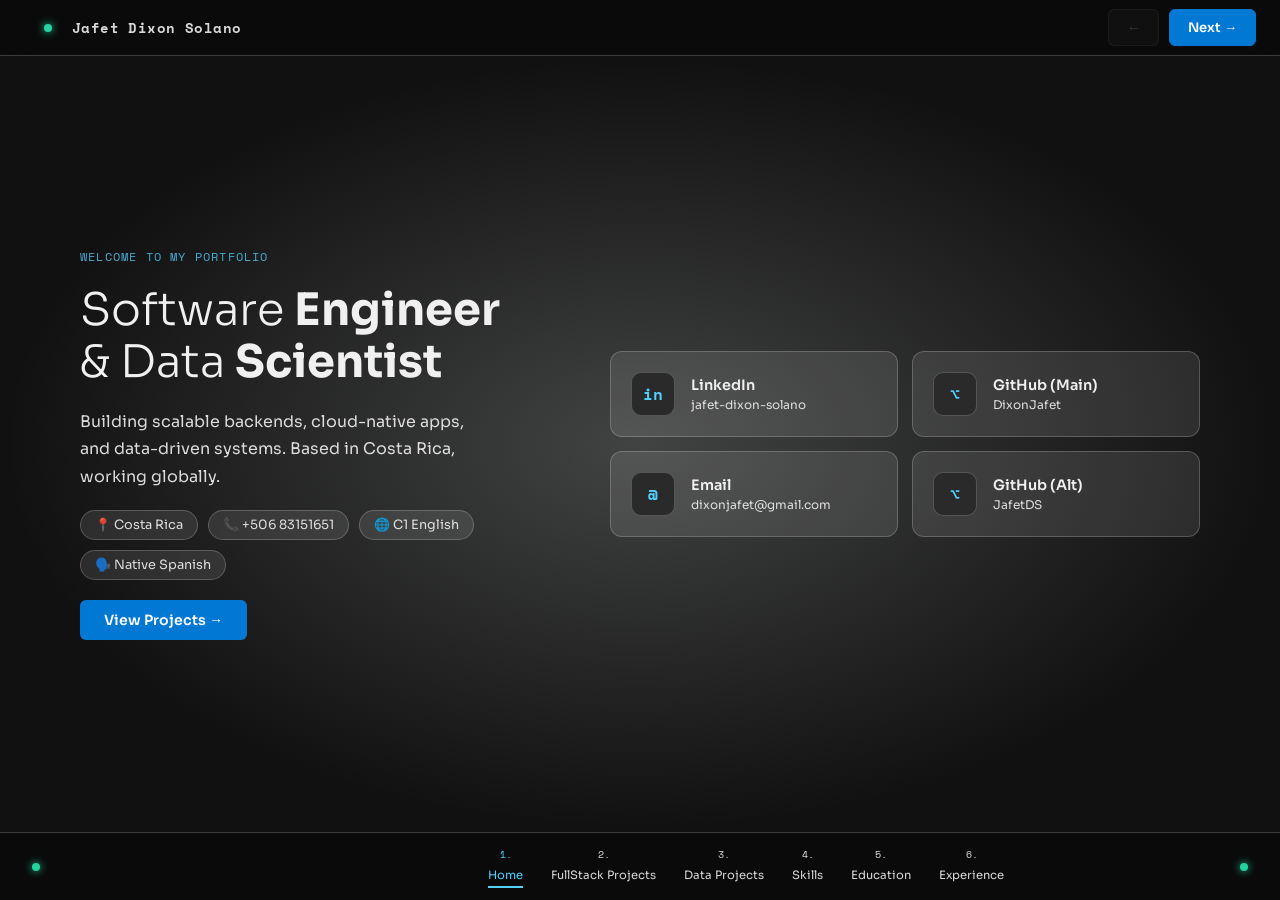
==== commit 2880850c: "Update index.html" ====
--- a/index.html
+++ b/index.html
@@ -163,7 +163,7 @@
             <div class="proj-img">PY</div>
             <div class="proj-info">
               <h3>Data Science Projects</h3>
-              <p>PySpark · Pandas · Matplotlib</p>
+              <p>PySpark · Pandas · Matplotlib · NumPY</p>
             </div>
           </div>
         </div>
@@ -554,7 +554,7 @@
               Python <strong>Data Analisys</strong><br>Projects
               </h1>
               <p class="desc">
-                Repository of data analysis projects using <strong>Spark</strong> and <strong>Pandas</strong>,
+                Repository of data analysis projects using <strong>Spark</strong>, <strong>NumPY</strong> and <strong>Pandas</strong>,
                 pipelines built with <strong>Airflow</strong>, and visualizations created using <strong>Matplotlib</strong>.
 
               </p>
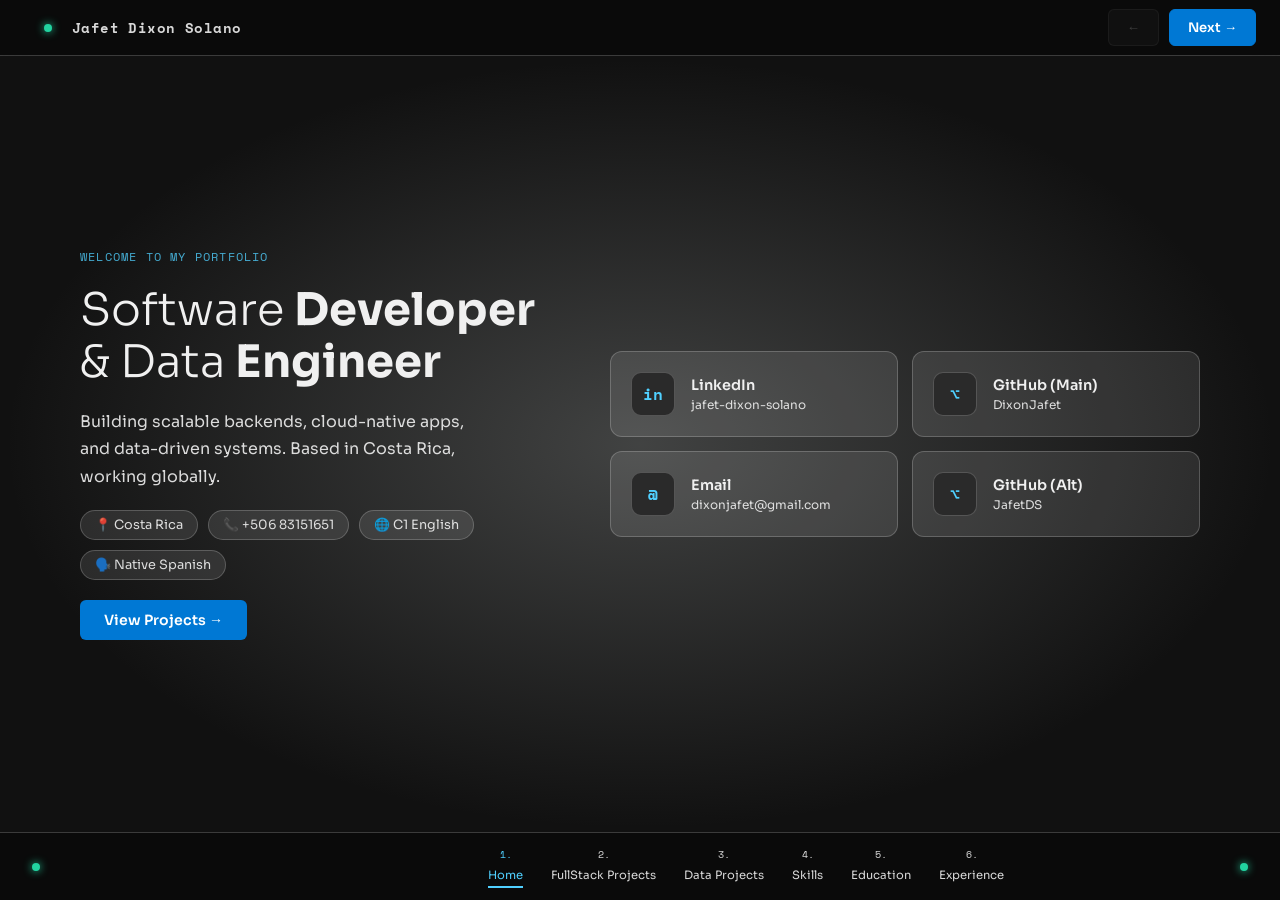
==== commit b71d9395: "Update index.html" ====
--- a/index.html
+++ b/index.html
@@ -31,7 +31,7 @@
       <section class="slide slide--hero active" data-index="0">
         <div class="slide-left">
           <p class="slide-eyebrow">Welcome to my portfolio</p>
-          <h1>Software <strong>Engineer</strong><br>& Data <strong>Scientist</strong></h1>
+          <h1>Software <strong>Developer</strong><br>& Data <strong>Engineer</strong></h1>
           <p class="slide-desc">Building scalable backends, cloud-native apps, and data-driven systems. Based in Costa Rica, working globally.</p>
           <div class="about-details">
             <div class="detail-pill">📍 Costa Rica</div>
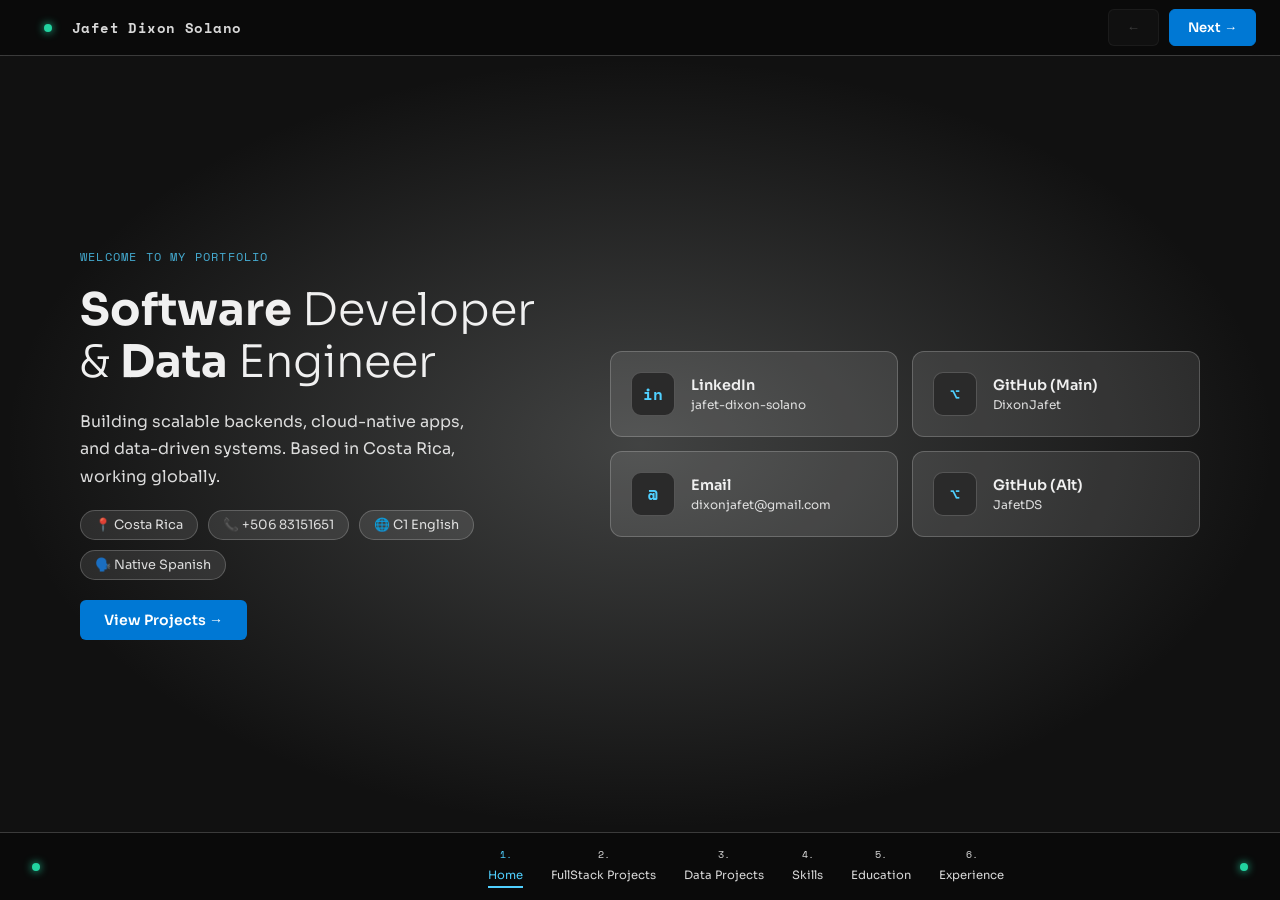
==== commit fe9639f9: "Update index.html" ====
--- a/index.html
+++ b/index.html
@@ -31,7 +31,7 @@
       <section class="slide slide--hero active" data-index="0">
         <div class="slide-left">
           <p class="slide-eyebrow">Welcome to my portfolio</p>
-          <h1>Software <strong>Developer</strong><br>& Data <strong>Engineer</strong></h1>
+          <h1><strong>Software</strong> Developer<br>& <strong>Data</strong> Engineer</h1>
           <p class="slide-desc">Building scalable backends, cloud-native apps, and data-driven systems. Based in Costa Rica, working globally.</p>
           <div class="about-details">
             <div class="detail-pill">📍 Costa Rica</div>
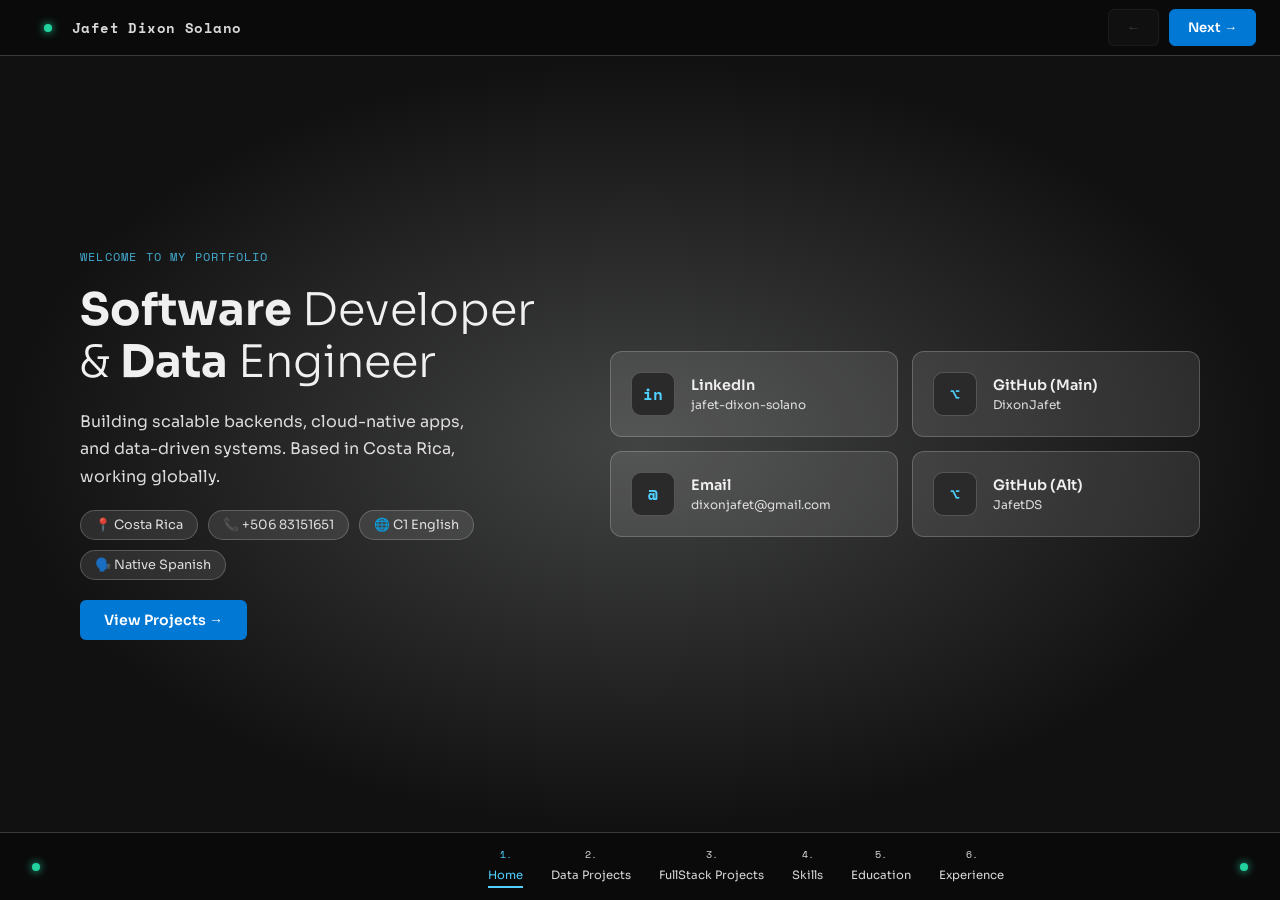
==== commit 59d068c0: "Data Project update" ====
--- a/index.html
+++ b/index.html
@@ -76,56 +76,10 @@
         </div>
       </section>
 
-      <!-- SLIDE 1: ABOUT -->
-      <section class="slide slide--about" data-index="1">
-        <div class="slide-left">
-          <p class="slide-eyebrow">What I've built</p>
-          <h1>Projects for <strong>Software</strong> developer</h1>
-          <p class="slide-desc">Live demo End-to-end projects where I demonstrate my skills in building <strong>Full-Stack</strong> applications using various <strong>Frontend</strong> and <strong>Backend</strong> technologies, including <strong>Cloud</strong> platforms and computing to deploy the projects. </p>
-          
-          <button class="btn-primary" onclick="goToSlide(2)">See my Data Projects →</button>
-        </div>
-                <div class="slide-right projects-grid">
-          <div class="proj-card" onclick="openMenu('project_1')">
-            <div class="proj-img">🚆</div>
-            <div class="proj-info">
-              <h3>TrainTickets</h3>
-              <p>Train booking system created in AngularJS</p>
-            </div>
-          </div>
-          <div class="proj-card" onclick="openMenu('project_2')">
-            <div class="proj-img">🎓</div>
-            <div class="proj-info">
-              <h3>VirtualClassRoom</h3>
-              <p>Google Classroom-style app on Azure</p>
-            </div>
-          </div>
-          <div class="proj-card" onclick="openMenu('project_3')">
-            <div class="proj-img">🤖</div>
-            <div class="proj-info">
-              <h3>DixonGPT</h3>
-              <p>Mini LLM chat app — AWS + Docker</p>
-            </div>
-          </div>
-          <a class="proj-card" href="https://github.com/DixonJafet/x8086ASMCalc" target="_blank">
-            <div class="proj-img">🔢</div>
-            <div class="proj-info">
-              <h3>Assembly x8086</h3>
-              <p>Basic Graphic Calculator <strong>(no live demo)</strong></p>
-            </div>
-          </a>
-          <a class="proj-card" href="https://github.com/JafetDS/Proyecto1Datos2C" target="_blank">
-            <div class="proj-img"><strong>C++</strong></div>
-            <div class="proj-info">
-              <h3>Mini Editor</h3>
-              <p>For Visual memory variable alocation <strong>(no live demo)</strong></p>
-            </div>
-          </a>
-        </div>
-      </section>
-
-      <!-- SLIDE 2: PROJECTS -->
-      <section class="slide slide--projects" data-index="2">
+      
+
+      <!-- SLIDE 1: PROJECTS -->
+      <section class="slide slide--projects" data-index="1">
         <div class="slide-left">
           <p class="slide-eyebrow">What I've built with Data</p>
           <h1>Explore <strong>latest</strong><br>projects</h1>
@@ -134,7 +88,7 @@
               <strong>data pipelines</strong> and <strong>cloud-deployed systems</strong> using different Platforms and Technologies.
           </p>
           <div class="slide-actions">
-            <button class="btn-primary" onclick="goToSlide(3)">View Skills →</button>
+            <button class="btn-primary" onclick="goToSlide(2)">See my Software Projects →</button>
           </div>
         </div>
         <div class="slide-right projects-grid">
@@ -153,9 +107,23 @@
             </div>
           </div>
           <div class="proj-card" onclick="openMenu('project_6')">
+            <div class="proj-img">👥</div>
+            <div class="proj-info">
+              <h3>Data Population Dashboards</h3>
+              <p>Power BI</p>
+            </div>
+          </div>
+          <div class="proj-card" onclick="openMenu('project_8')">
+            <div class="proj-img">🚲</div>
+            <div class="proj-info">
+              <h3>Data Bicycle Dashboards</h3>
+              <p>Power BI</p>
+            </div>
+          </div>
+          <div class="proj-card" onclick="openMenu('project_9')">
             <div class="proj-img">📈</div>
             <div class="proj-info">
-              <h3>Data Dashboards</h3>
+              <h3>Data Products Dashboards</h3>
               <p>Power BI</p>
             </div>
           </div>
@@ -166,6 +134,55 @@
               <p>PySpark · Pandas · Matplotlib · NumPY</p>
             </div>
           </div>
+        </div>
+      </section>
+
+
+      <!-- SLIDE 2: ABOUT -->
+      <section class="slide slide--about" data-index="2">
+        <div class="slide-left">
+          <p class="slide-eyebrow">What I've built</p>
+          <h1>Projects for <strong>Software</strong> developer</h1>
+          <p class="slide-desc">Live demo End-to-end projects where I demonstrate my skills in building <strong>Full-Stack</strong> applications using various <strong>Frontend</strong> and <strong>Backend</strong> technologies, including <strong>Cloud</strong> platforms and computing to deploy the projects. </p>
+          
+          <button class="btn-primary" onclick="goToSlide(3)">View Skills →</button>
+        </div>
+                <div class="slide-right projects-grid">
+          <div class="proj-card" onclick="openMenu('project_1')">
+            <div class="proj-img">🚆</div>
+            <div class="proj-info">
+              <h3>TrainTickets</h3>
+              <p>Train booking system created in AngularJS</p>
+            </div>
+          </div>
+          <div class="proj-card" onclick="openMenu('project_2')">
+            <div class="proj-img">🎓</div>
+            <div class="proj-info">
+              <h3>VirtualClassRoom</h3>
+              <p>Google Classroom-style app on Azure</p>
+            </div>
+          </div>
+          <div class="proj-card" onclick="openMenu('project_3')">
+            <div class="proj-img">🤖</div>
+            <div class="proj-info">
+              <h3>DixonGPT</h3>
+              <p>Mini LLM chat app — AWS + Docker</p>
+            </div>
+          </div>
+          <a class="proj-card" href="https://github.com/DixonJafet/x8086ASMCalc" target="_blank">
+            <div class="proj-img">🔢</div>
+            <div class="proj-info">
+              <h3>Assembly x8086</h3>
+              <p>Basic Graphic Calculator <strong>(no live demo)</strong></p>
+            </div>
+          </a>
+          <a class="proj-card" href="https://github.com/JafetDS/Proyecto1Datos2C" target="_blank">
+            <div class="proj-img"><strong>C++</strong></div>
+            <div class="proj-info">
+              <h3>Mini Editor</h3>
+              <p>For Visual memory variable alocation <strong>(no live demo)</strong></p>
+            </div>
+          </a>
         </div>
       </section>
 
@@ -519,35 +536,118 @@
           </div>
           <div class="right">          <!-- RIGHT: Project Image -->
 
-            <div class="carousel carousel--scroll-buttons carousel--scroll-markers">
-              <div class="carousel__slide" data-label="Slide 1">
+         
                 <iframe title="World_Population" 
                   class = "project-dsh"
                   src="https://app.powerbi.com/view?r=eyJrIjoiMDA0NjFhNjAtNTE0Mi00NTBiLWI0Y2ItNjQ2NDMyMTQyYTQ0IiwidCI6IjRhYmVmM2RjLWU2OTItNGRjOC05MmViLTkxNGExZjdjMmIyMSIsImMiOjZ9" 
                   frameborder="0" 
                   allowFullScreen="true">
                 </iframe>                
-              </div>
-              <div class="carousel__slide" data-label="Slide 2">
+
+
+
+          </div>
+      </div><!-- /content -->
+
+
+
+
+
+
+
+
+
+       <div class="content" id = "project_8"><!-- /PROJECT_6 -->
+          <div class="left">          <!-- LEFT: Text -->
+              <div class="tag"><span class="tag-dot"></span> Live project</div>
+              <h1 class="title">
+              <strong>PowerBI</strong><br> Dashboards
+              </h1>
+              <p class="desc">
+                  Analytical dashboards built with <strong>Power BI</strong>
+              </p>
+              <div style="display:flex;gap:14px;flex-wrap:wrap;align-items:center">
+
+              <!-- GitHub link -->
+              <a class="secondary-link" href="https://github.com/DixonJafet/BI_projects" target="_blank">
+              <svg width="24" height="24" viewBox="0 0 24 24" fill="currentColor">
+                  <path d="M12 2C6.477 2 2 6.477 2 12c0 4.418 2.865 8.166 6.839 9.489.5.092.682-.217.682-.482 0-.237-.009-.868-.013-1.703-2.782.605-3.369-1.34-3.369-1.34-.454-1.154-1.11-1.462-1.11-1.462-.908-.62.069-.608.069-.608 1.003.07 1.531 1.03 1.531 1.03.892 1.529 2.341 1.087 2.91.832.092-.647.35-1.088.636-1.338-2.22-.253-4.555-1.11-4.555-4.943 0-1.091.39-1.984 1.029-2.683-.103-.253-.446-1.27.098-2.647 0 0 .84-.269 2.75 1.025A9.578 9.578 0 0 1 12 6.836a9.59 9.59 0 0 1 2.504.337c1.909-1.294 2.747-1.025 2.747-1.025.546 1.377.203 2.394.1 2.647.64.699 1.028 1.592 1.028 2.683 0 3.842-2.339 4.687-4.566 4.935.359.309.678.919.678 1.852 0 1.336-.012 2.415-.012 2.741 0 .267.18.578.688.48C19.138 20.163 22 16.418 22 12c0-5.523-4.477-10-10-10z"/>
+              </svg>
+              View GitHub
+              </a>
+              </div>
+          </div>
+          <div class="right">          <!-- RIGHT: Project Image -->
+ 
+
                 <iframe title="World_Bicycles_Sales" 
                   class="project-dsh"
                   src="https://app.powerbi.com/view?r=eyJrIjoiYjZhZmQ0MGQtMDU4MC00NDQ4LWE1MWEtMDlkYWE5NDcyODg2IiwidCI6IjRhYmVmM2RjLWU2OTItNGRjOC05MmViLTkxNGExZjdjMmIyMSIsImMiOjZ9" 
                   frameborder="0" 
                   allowFullScreen="true">
                 </iframe>
-              </div>
-              <div class="carousel__slide" data-label="Slide 3">
+
+
+          </div>
+      </div><!-- /content -->
+
+
+
+
+
+
+       <div class="content" id = "project_9"><!-- /PROJECT_9 -->
+          <div class="left">          <!-- LEFT: Text -->
+              <div class="tag"><span class="tag-dot"></span> Live project</div>
+              <h1 class="title">
+              <strong>PowerBI</strong><br> Dashboards
+              </h1>
+              <p class="desc">
+                  Analytical dashboards built with <strong>Power BI</strong>
+              </p>
+              <div style="display:flex;gap:14px;flex-wrap:wrap;align-items:center">
+
+              <!-- GitHub link -->
+              <a class="secondary-link" href="https://github.com/DixonJafet/BI_projects" target="_blank">
+              <svg width="24" height="24" viewBox="0 0 24 24" fill="currentColor">
+                  <path d="M12 2C6.477 2 2 6.477 2 12c0 4.418 2.865 8.166 6.839 9.489.5.092.682-.217.682-.482 0-.237-.009-.868-.013-1.703-2.782.605-3.369-1.34-3.369-1.34-.454-1.154-1.11-1.462-1.11-1.462-.908-.62.069-.608.069-.608 1.003.07 1.531 1.03 1.531 1.03.892 1.529 2.341 1.087 2.91.832.092-.647.35-1.088.636-1.338-2.22-.253-4.555-1.11-4.555-4.943 0-1.091.39-1.984 1.029-2.683-.103-.253-.446-1.27.098-2.647 0 0 .84-.269 2.75 1.025A9.578 9.578 0 0 1 12 6.836a9.59 9.59 0 0 1 2.504.337c1.909-1.294 2.747-1.025 2.747-1.025.546 1.377.203 2.394.1 2.647.64.699 1.028 1.592 1.028 2.683 0 3.842-2.339 4.687-4.566 4.935.359.309.678.919.678 1.852 0 1.336-.012 2.415-.012 2.741 0 .267.18.578.688.48C19.138 20.163 22 16.418 22 12c0-5.523-4.477-10-10-10z"/>
+              </svg>
+              View GitHub
+              </a>
+              </div>
+          </div>
+          <div class="right">          <!-- RIGHT: Project Image -->
+ 
+
+
                 <iframe title="Product_Control" 
                   class="project-dsh"
                   src="https://app.powerbi.com/view?r=eyJrIjoiNTgyYmUwMTEtNmJlNS00NzA5LWJjMmMtMzQzMjI2Mjc1NDExIiwidCI6IjRhYmVmM2RjLWU2OTItNGRjOC05MmViLTkxNGExZjdjMmIyMSIsImMiOjZ9&pageName=ReportSectionab2aa203a10b0183d6a6" 
                   frameborder="0" 
                   allowFullScreen="true">
                 </iframe>
-              </div>
-            </div>
+
+
           </div>
       </div><!-- /content -->
-      <div class="content" id = "project_7"><!-- /PROJECT_3 -->
+
+
+
+
+
+
+
+
+
+
+
+
+
+
+
+
+
+      <div class="content" id = "project_7"><!-- /PROJECT_7 -->
           <div class="left">          <!-- LEFT: Text -->
               <div class="tag"><span class="tag-dot"></span> Live project</div>
               <h1 class="title">
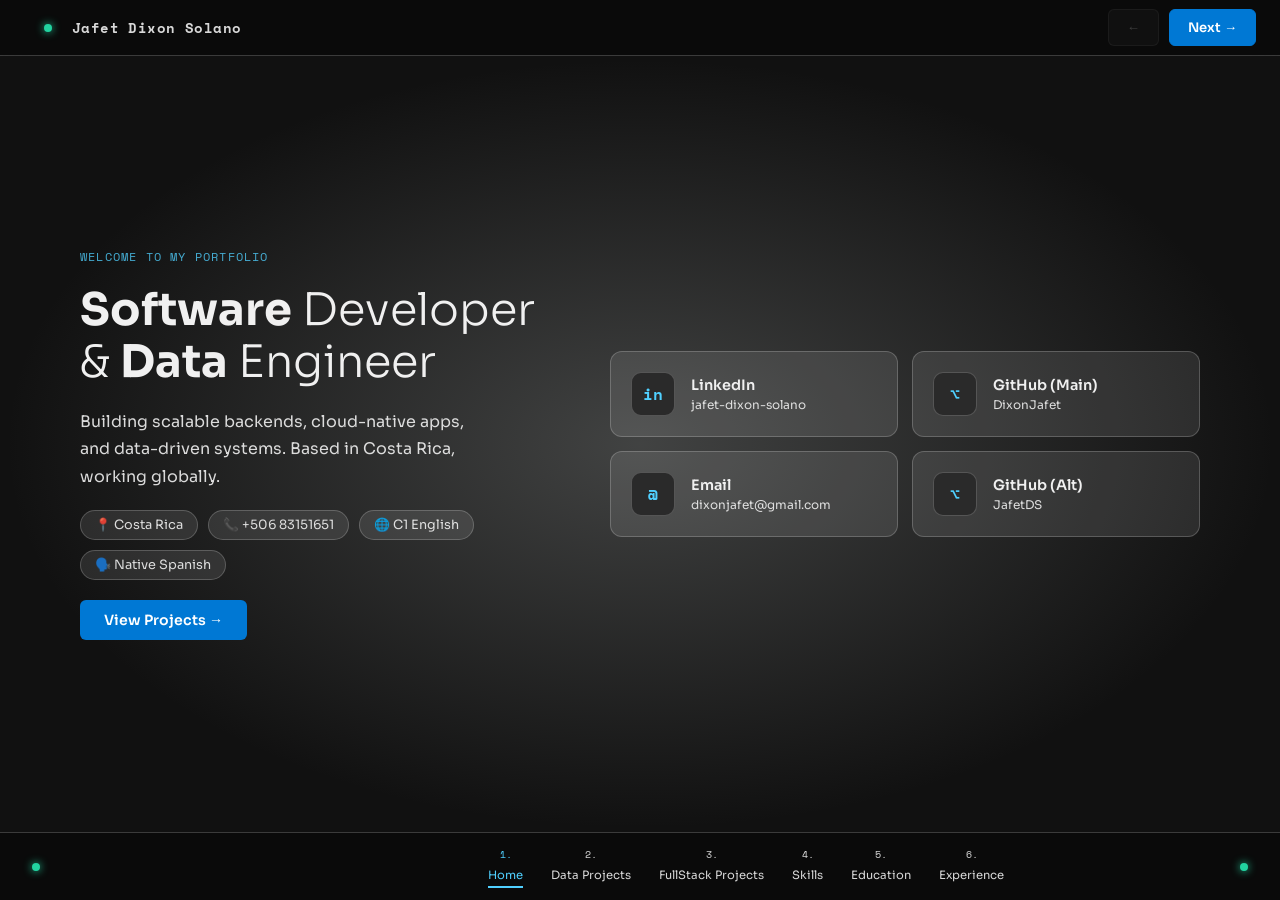
==== commit 4f2b385b: "update flight dashboard link" ====
--- a/index.html
+++ b/index.html
@@ -435,7 +435,7 @@
               </p>
               <div style="display:flex;gap:14px;flex-wrap:wrap;align-items:center">
               <!-- Primary CTA — link to Live Demo -->
-              <a class="cta" href="https://public.tableau.com/views/Elections_17708764490170/AnlisisHistricoEleccionesPresidencialesenCostaRica1986-2026" target="_blank">
+              <iframe title="Flight_project" class="cta" src="https://app.powerbi.com/view?r=eyJrIjoiNTliODAzODEtOTJhYS00ZmIyLTg0ODAtMWYzYTRlNDM4MWE0IiwidCI6IjRhYmVmM2RjLWU2OTItNGRjOC05MmViLTkxNGExZjdjMmIyMSIsImMiOjZ9" frameborder="0" allowFullScreen="true"></iframe>
               <div class="cta-icon"></div>
               Try it now
               </a>
@@ -451,7 +451,18 @@
           <div class="right">          <!-- RIGHT: Project Image -->
 
           <div class="carousel carousel--scroll-buttons carousel--scroll-markers">
+
             <div class="carousel__slide" data-label="Slide 1">
+              <iframe 
+                  width="1000"
+                  height="504"
+                  class= "project-vid"
+                  src="https:&#47;&#47;public.tableau.com&#47;static&#47;images&#47;El&#47;Elections_17708764490170&#47;AnlisisHistricoEleccionesPresidencialesenCostaRica1986-2026&#47;1_rss.png"    
+                  style="border: none;">
+              </iframe>
+            </div>
+
+            <div class="carousel__slide" data-label="Slide 2">
               <iframe 
                   class= "project-vid"
                   src="https://www.youtube.com/embed/wEnZ9-dnWtU?si=l-JEAmIrQSbEAapY" 
@@ -463,15 +474,7 @@
               </iframe>
             </div>
 
-            <div class="carousel__slide" data-label="Slide 2">
-              <iframe 
-                  width="1000"
-                  height="504"
-                  class= "project-vid"
-                  src="https:&#47;&#47;public.tableau.com&#47;static&#47;images&#47;El&#47;Elections_17708764490170&#47;AnlisisHistricoEleccionesPresidencialesenCostaRica1986-2026&#47;1_rss.png"    
-                  style="border: none;">
-              </iframe>
-            </div>
+
           </div>
       </div>
       </div>
